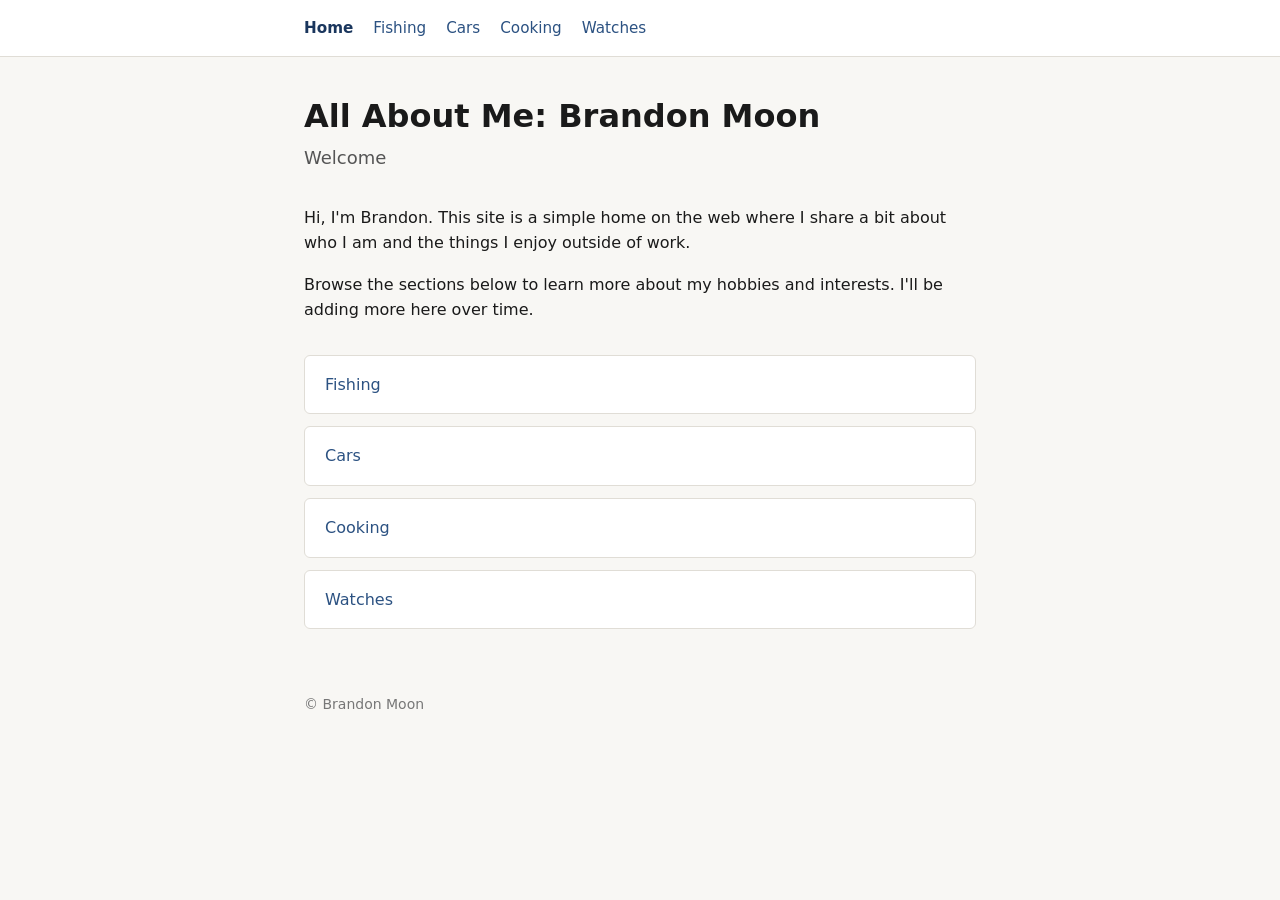
==== website/index.html @ e54e4d4c "set up base terraform files & basic website" ====
<!DOCTYPE html>
<html lang="en">
<head>
  <meta charset="UTF-8">
  <meta name="viewport" content="width=device-width, initial-scale=1.0">
  <title>All About Me: Brandon Moon</title>
  <link rel="stylesheet" href="css/styles.css">
</head>
<body>
  <header>
    <nav>
      <a href="index.html" class="active">Home</a>
      <a href="fishing.html">Fishing</a>
      <a href="cars.html">Cars</a>
      <a href="cooking.html">Cooking</a>
      <a href="watches.html">Watches</a>
    </nav>
  </header>

  <main>
    <h1>All About Me: Brandon Moon</h1>
    <p class="subtitle">Welcome</p>

    <p>
      Hi, I'm Brandon. This site is a simple home on the web where I share a bit about
      who I am and the things I enjoy outside of work.
    </p>
    <p>
      Browse the sections below to learn more about my hobbies and interests. I'll be
      adding more here over time.
    </p>

    <ul class="interests">
      <li><a href="fishing.html">Fishing</a></li>
      <li><a href="cars.html">Cars</a></li>
      <li><a href="cooking.html">Cooking</a></li>
      <li><a href="watches.html">Watches</a></li>
    </ul>
  </main>

  <footer>
    <p>&copy; Brandon Moon</p>
  </footer>
</body>
</html>
---- website/css/styles.css ----
*,
*::before,
*::after {
  box-sizing: border-box;
}

body {
  margin: 0;
  font-family: system-ui, -apple-system, BlinkMacSystemFont, "Segoe UI", Roboto, sans-serif;
  line-height: 1.6;
  color: #1a1a1a;
  background-color: #f8f7f4;
}

header {
  background-color: #fff;
  border-bottom: 1px solid #e0ddd6;
}

nav {
  max-width: 720px;
  margin: 0 auto;
  padding: 1rem 1.5rem;
  display: flex;
  flex-wrap: wrap;
  gap: 0.5rem 1.25rem;
}

nav a {
  color: #2c5282;
  text-decoration: none;
  font-size: 0.95rem;
}

nav a:hover {
  text-decoration: underline;
}

nav a.active {
  font-weight: 600;
  color: #1a365d;
}

main {
  max-width: 720px;
  margin: 0 auto;
  padding: 2.5rem 1.5rem 4rem;
}

h1 {
  font-size: 2rem;
  font-weight: 700;
  margin: 0 0 0.5rem;
  line-height: 1.2;
}

.subtitle {
  font-size: 1.125rem;
  color: #555;
  margin: 0 0 2rem;
}

p {
  margin: 0 0 1rem;
}

.interests {
  list-style: none;
  padding: 0;
  margin: 2rem 0 0;
  display: grid;
  gap: 0.75rem;
}

.interests a {
  display: block;
  padding: 1rem 1.25rem;
  background-color: #fff;
  border: 1px solid #e0ddd6;
  border-radius: 6px;
  color: #2c5282;
  text-decoration: none;
  font-weight: 500;
}

.interests a:hover {
  border-color: #2c5282;
  background-color: #f0f4f8;
}

footer {
  max-width: 720px;
  margin: 0 auto;
  padding: 0 1.5rem 2rem;
  font-size: 0.875rem;
  color: #777;
}
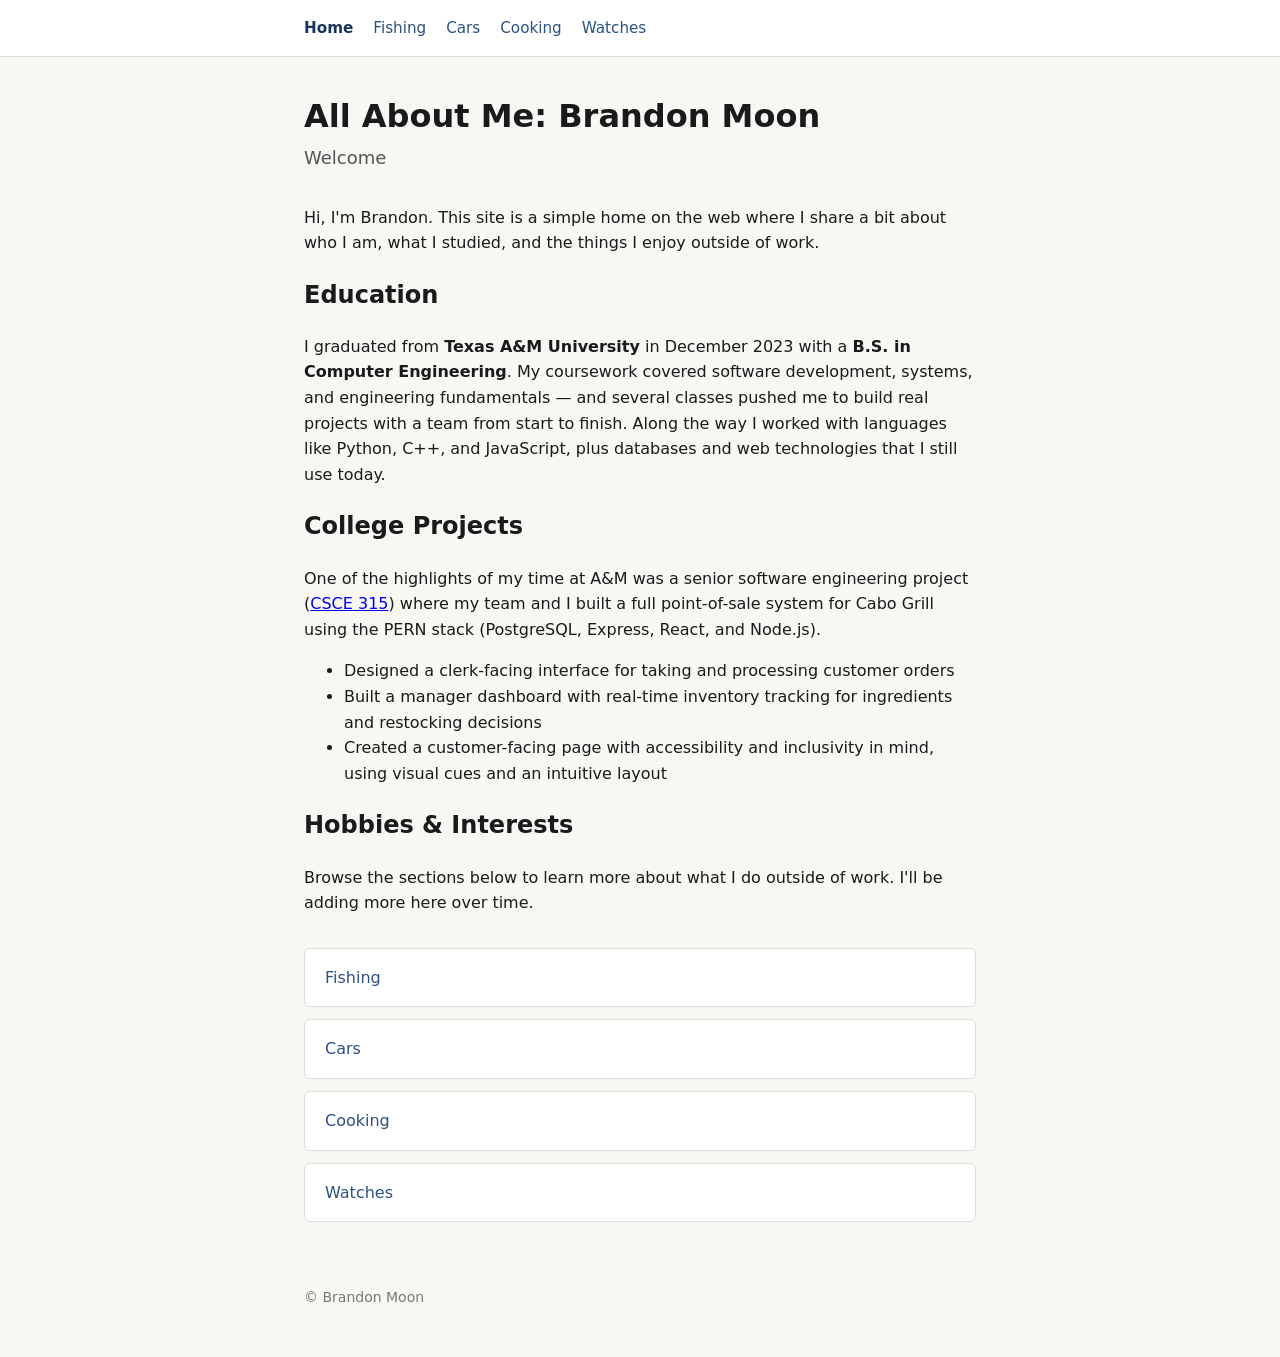
==== commit 8e46b7c6: "Updated website with information related to college project" ====
--- a/website/index.html
+++ b/website/index.html
@@ -23,10 +23,43 @@
 
     <p>
       Hi, I'm Brandon. This site is a simple home on the web where I share a bit about
-      who I am and the things I enjoy outside of work.
+      who I am, what I studied, and the things I enjoy outside of work.
     </p>
+
+    <h2>Education</h2>
     <p>
-      Browse the sections below to learn more about my hobbies and interests. I'll be
+      I graduated from <strong>Texas A&amp;M University</strong> in December 2023 with a
+      <strong>B.S. in Computer Engineering</strong>. My coursework covered software
+      development, systems, and engineering fundamentals — and several classes pushed me
+      to build real projects with a team from start to finish. Along the way I worked
+      with languages like Python, C++, and JavaScript, plus databases and web
+      technologies that I still use today.
+    </p>
+
+    <h2>College Projects</h2>
+    <p>
+      One of the highlights of my time at A&amp;M was a senior software engineering
+      project (<a href="https://github.com/CSCE315-F22-Taele/Team-61-Project_3">CSCE 315</a>)
+      where my team and I built a full point-of-sale system for Cabo Grill using the
+      PERN stack (PostgreSQL, Express, React, and Node.js).
+    </p>
+    <ul>
+      <li>
+        Designed a clerk-facing interface for taking and processing customer orders
+      </li>
+      <li>
+        Built a manager dashboard with real-time inventory tracking for ingredients
+        and restocking decisions
+      </li>
+      <li>
+        Created a customer-facing page with accessibility and inclusivity in mind,
+        using visual cues and an intuitive layout
+      </li>
+    </ul>
+
+    <h2>Hobbies &amp; Interests</h2>
+    <p>
+      Browse the sections below to learn more about what I do outside of work. I'll be
       adding more here over time.
     </p>
 
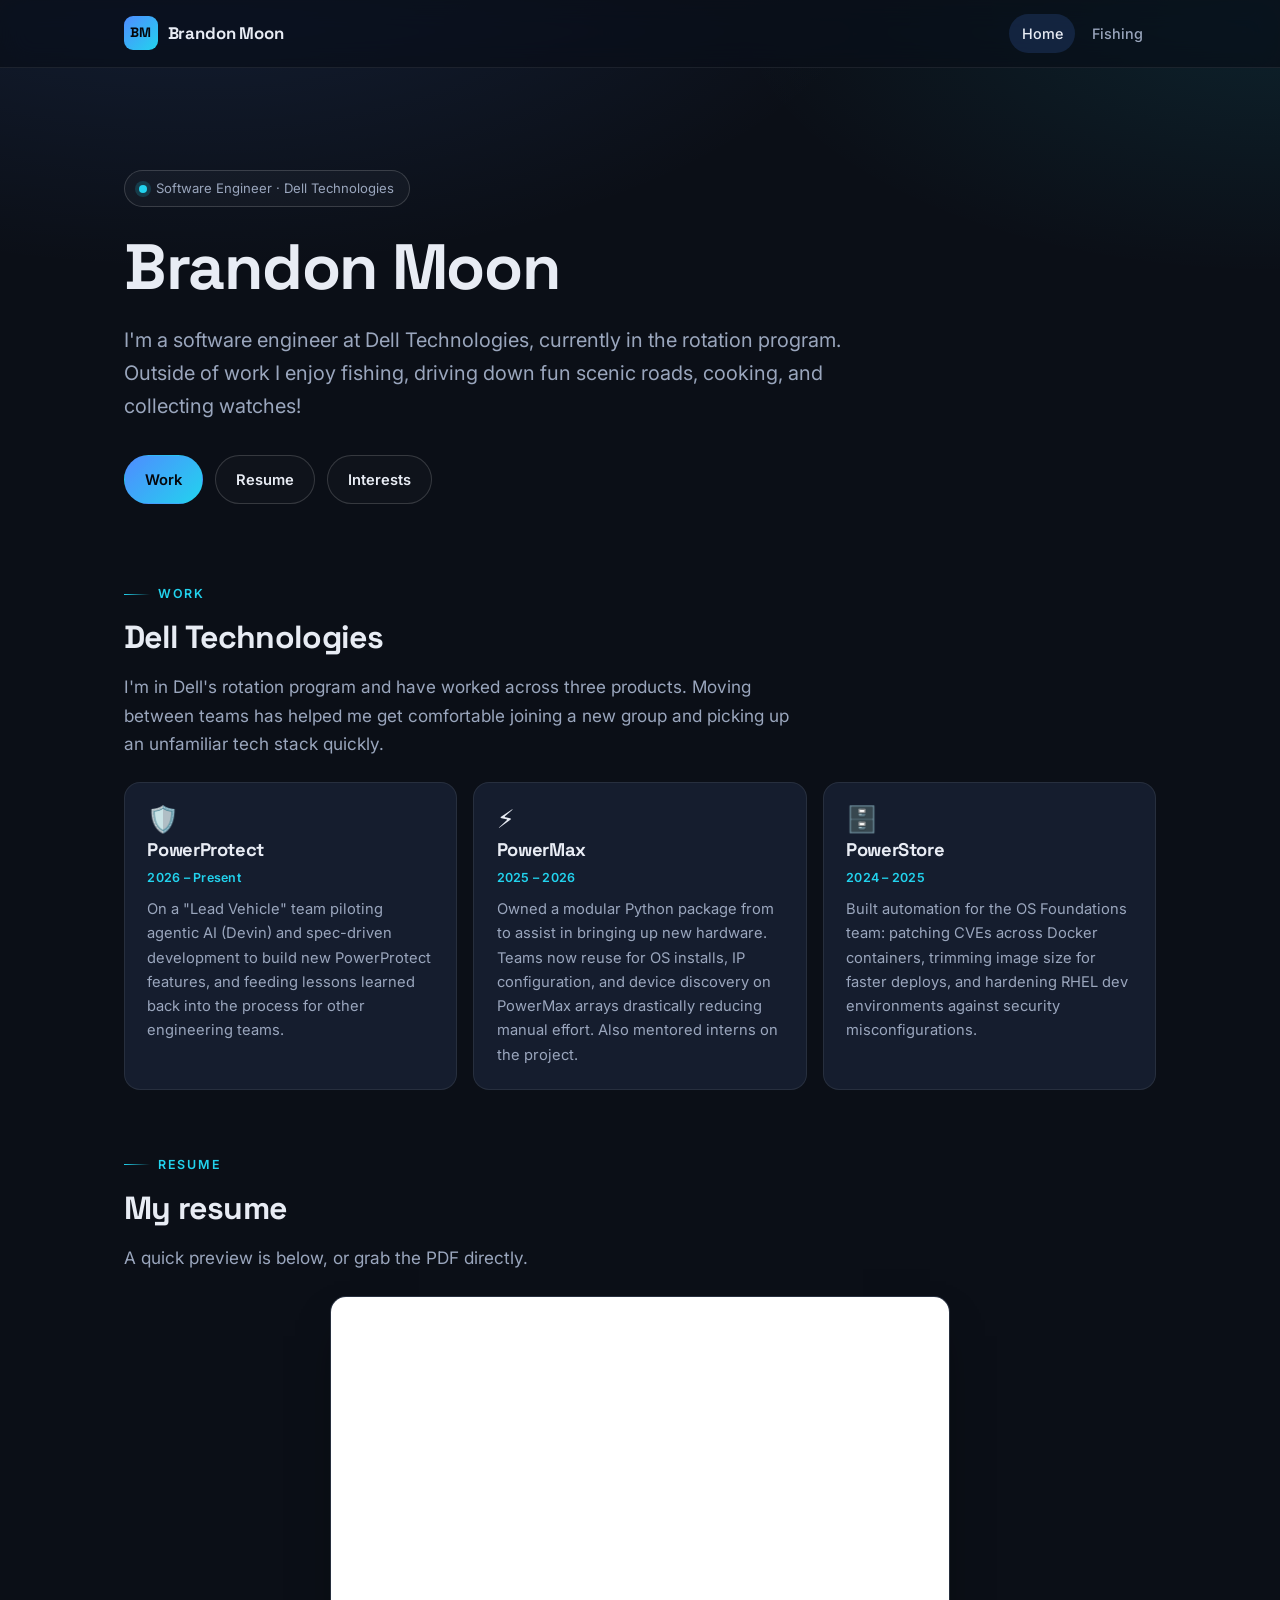
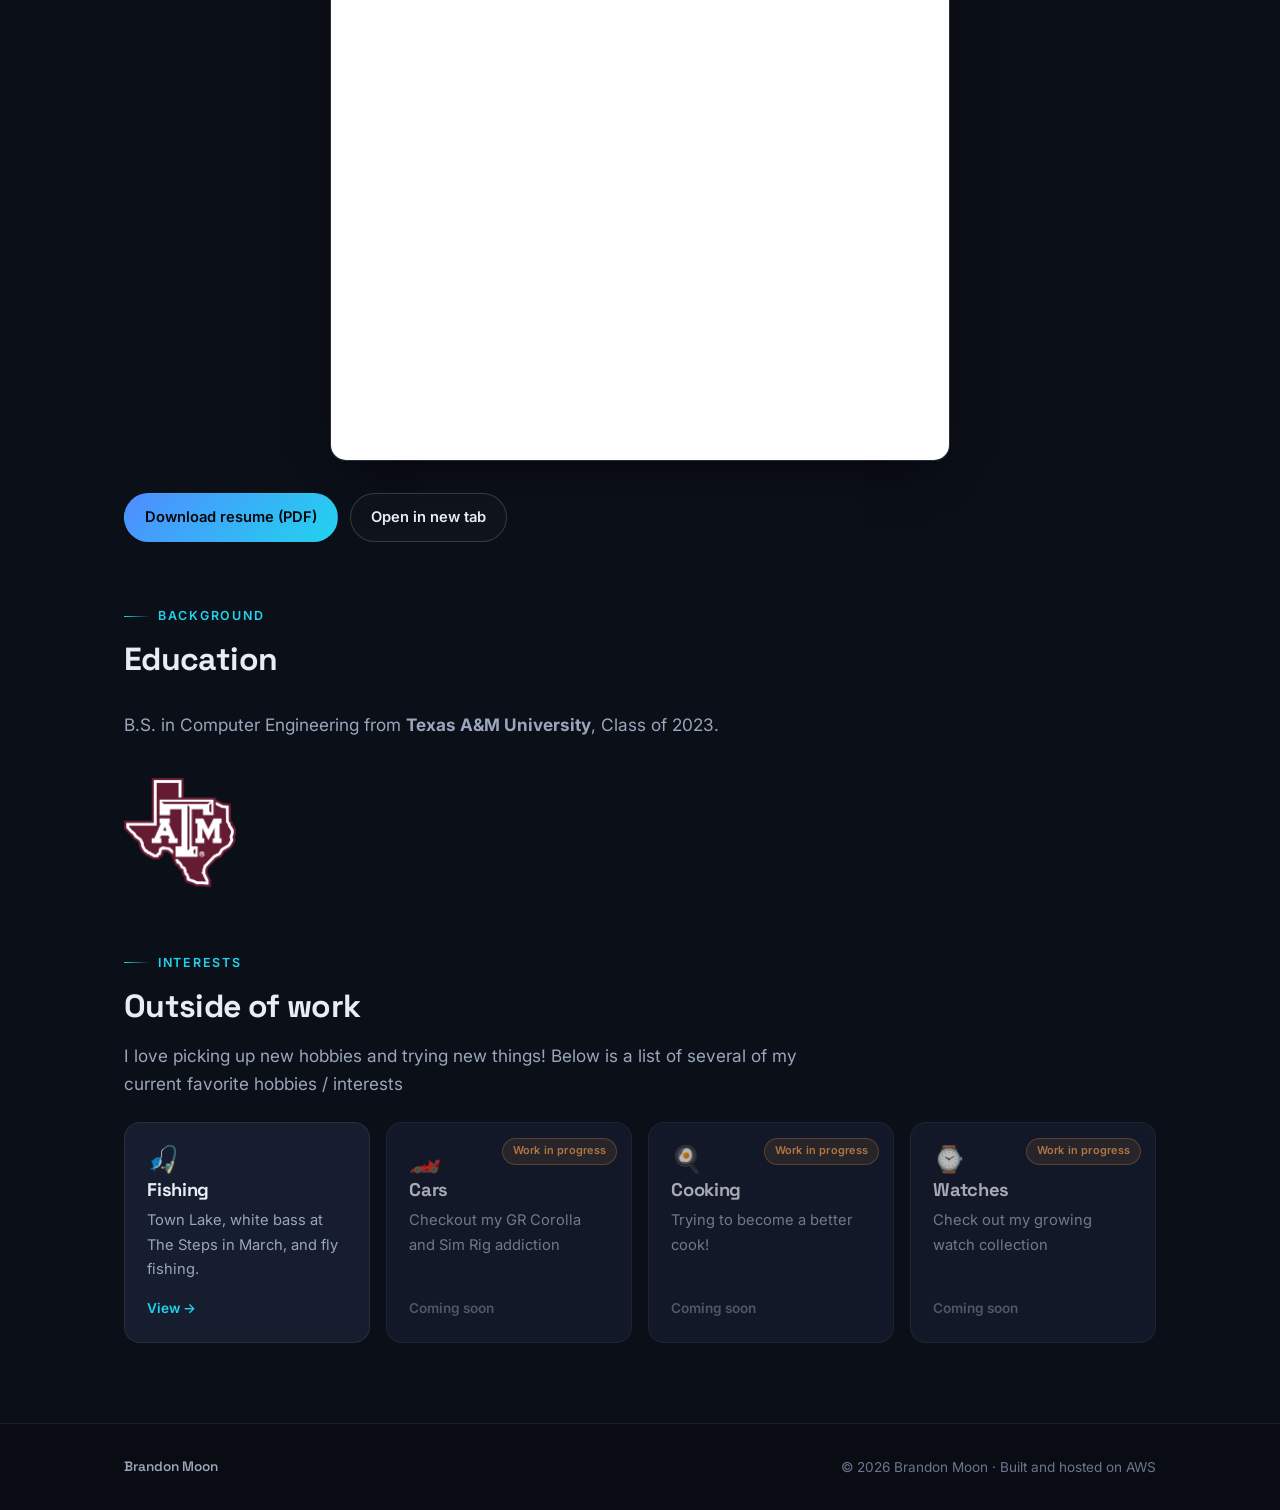
==== commit 382f0781: "Redesign home and fishing pages with new dark theme Refreshes the home and fishing pages with a mode" ====
--- a/website/index.html
+++ b/website/index.html
@@ -3,76 +3,163 @@
 <head>
   <meta charset="UTF-8">
   <meta name="viewport" content="width=device-width, initial-scale=1.0">
-  <title>All About Me: Brandon Moon</title>
+  <meta name="description" content="Brandon Moon — software engineer at Dell Technologies. Hobbies include fishing, driving, cooking, and collecting watches.">
+  <title>Brandon Moon — Software Engineer</title>
+  <link rel="icon" href="favicon.svg" type="image/svg+xml">
+  <link rel="preconnect" href="https://fonts.googleapis.com">
+  <link rel="preconnect" href="https://fonts.gstatic.com" crossorigin>
+  <link href="https://fonts.googleapis.com/css2?family=Inter:wght@400;500;600;700&family=Space+Grotesk:wght@500;600;700&display=swap" rel="stylesheet">
   <link rel="stylesheet" href="css/styles.css">
 </head>
 <body>
-  <header>
-    <nav>
-      <a href="index.html" class="active">Home</a>
-      <a href="fishing.html">Fishing</a>
-      <a href="cars.html">Cars</a>
-      <a href="cooking.html">Cooking</a>
-      <a href="watches.html">Watches</a>
+  <header class="site-header">
+    <nav class="nav">
+      <a href="index.html" class="brand">
+        <span class="brand-mark">BM</span>
+        <span>Brandon Moon</span>
+      </a>
+      <div class="nav-links">
+        <a href="index.html" class="active">Home</a>
+        <a href="fishing.html">Fishing</a>
+      </div>
     </nav>
   </header>
 
   <main>
-    <h1>All About Me: Brandon Moon</h1>
-    <p class="subtitle">Welcome</p>
+    <section class="hero">
+      <span class="hero-badge"><span class="dot"></span> Software Engineer · Dell Technologies</span>
+      <h1>Brandon Moon</h1>
+      <p class="lead">
+        I'm a software engineer at Dell Technologies, currently in the rotation program.
+        Outside of work I enjoy fishing, driving down fun scenic roads, cooking, and collecting watches!
+      <div class="hero-actions">
+        <a href="#work" class="btn btn-primary">Work</a>
+        <a href="#resume" class="btn btn-ghost">Resume</a>
+        <a href="#interests" class="btn btn-ghost">Interests</a>
+      </div>
+    </section>
 
-    <p>
-      Hi, I'm Brandon. This site is a simple home on the web where I share a bit about
-      who I am, what I studied, and the things I enjoy outside of work.
-    </p>
+    <section class="section" id="work">
+      <span class="eyebrow">Work</span>
+      <h2>Dell Technologies</h2>
+      <p class="lead">
+        I'm in Dell's rotation program and have worked across three products. Moving between
+        teams has helped me get comfortable joining a new group and picking up an unfamiliar
+        tech stack quickly. 
+      </p>
 
-    <h2>Education</h2>
-    <p>
-      I graduated from <strong>Texas A&amp;M University</strong> in December 2023 with a
-      <strong>B.S. in Computer Engineering</strong>. My coursework covered software
-      development, systems, and engineering fundamentals — and several classes pushed me
-      to build real projects with a team from start to finish. Along the way I worked
-      with languages like Python, C++, and JavaScript, plus databases and web
-      technologies that I still use today.
-    </p>
+      <div class="card-grid">
+        <div class="tile">
+          <span class="tile-icon">🛡️</span>
+          <h3>PowerProtect</h3>
+          <span class="tile-date">2026 – Present</span>
+          <p>
+            On a "Lead Vehicle" team piloting agentic AI (Devin) and spec-driven development
+            to build new PowerProtect features, and feeding lessons learned back into the
+            process for other engineering teams.
+          </p>
+        </div>
+        <div class="tile">
+          <span class="tile-icon">⚡</span>
+          <h3>PowerMax</h3>
+          <span class="tile-date">2025 – 2026</span>
+          <p>
+            Owned a modular Python package from to assist in bringing up new hardware.
+            Teams now reuse for OS installs, IP configuration, and device discovery on
+            PowerMax arrays drastically reducing manual effort. Also mentored interns on the project.
+          </p>
+        </div>
+        <div class="tile">
+          <span class="tile-icon">🗄️</span>
+          <h3>PowerStore</h3>
+          <span class="tile-date">2024 – 2025</span>
+          <p>
+            Built automation for the OS Foundations team: patching CVEs across Docker
+            containers, trimming image size for faster deploys, and hardening RHEL dev
+            environments against security misconfigurations.
+          </p>
+        </div>
+      </div>
+    </section>
 
-    <h2>College Projects</h2>
-    <p>
-      One of the highlights of my time at A&amp;M was a senior software engineering
-      project (<a href="https://github.com/CSCE315-F22-Taele/Team-61-Project_3">CSCE 315</a>)
-      where my team and I built a full point-of-sale system for Cabo Grill using the
-      PERN stack (PostgreSQL, Express, React, and Node.js).
-    </p>
-    <ul>
-      <li>
-        Designed a clerk-facing interface for taking and processing customer orders
-      </li>
-      <li>
-        Built a manager dashboard with real-time inventory tracking for ingredients
-        and restocking decisions
-      </li>
-      <li>
-        Created a customer-facing page with accessibility and inclusivity in mind,
-        using visual cues and an intuitive layout
-      </li>
-    </ul>
+    <section class="section" id="resume">
+      <span class="eyebrow">Resume</span>
+      <h2>My resume</h2>
+      <p class="lead">
+        A quick preview is below, or grab the PDF directly.
+      </p>
 
-    <h2>Hobbies &amp; Interests</h2>
-    <p>
-      Browse the sections below to learn more about what I do outside of work. I'll be
-      adding more here over time.
-    </p>
+      <div class="resume-preview">
+        <iframe
+          src="assets/brandon-moon-resume.pdf#view=FitH"
+          title="Brandon Moon's resume"
+          loading="lazy"
+        ></iframe>
+      </div>
 
-    <ul class="interests">
-      <li><a href="fishing.html">Fishing</a></li>
-      <li><a href="cars.html">Cars</a></li>
-      <li><a href="cooking.html">Cooking</a></li>
-      <li><a href="watches.html">Watches</a></li>
-    </ul>
+      <div class="hero-actions">
+        <a href="assets/brandon-moon-resume.pdf" class="btn btn-primary" download>Download resume (PDF)</a>
+        <a href="assets/brandon-moon-resume.pdf" class="btn btn-ghost" target="_blank" rel="noopener">Open in new tab</a>
+      </div>
+    </section>
+
+    <section class="section">
+      <span class="eyebrow">Background</span>
+      <h2>Education</h2>
+      <div class="education-row">
+        <p class="lead">
+          B.S. in Computer Engineering from <strong>Texas A&amp;M University</strong>,
+          Class of 2023. 
+        </p>
+        <img src="assets/tamu-logo.png" alt="Texas A&amp;M University logo" class="edu-logo">
+      </div>
+    </section>
+
+    <section class="section" id="interests">
+      <span class="eyebrow">Interests</span>
+      <h2>Outside of work</h2>
+      <p class="lead">
+        I love picking up new hobbies and trying new things! Below is a list of several of 
+        my current favorite hobbies / interests
+      </p>
+
+      <div class="card-grid">
+        <a class="tile" href="fishing.html">
+          <span class="tile-icon">🎣</span>
+          <h3>Fishing</h3>
+          <p>Town Lake, white bass at The Steps in March, and fly fishing.</p>
+          <span class="tile-cta">View →</span>
+        </a>
+        <div class="tile is-disabled">
+          <span class="tile-badge">Work in progress</span>
+          <span class="tile-icon">🏎️</span>
+          <h3>Cars</h3>
+          <p>Checkout my GR Corolla and Sim Rig addiction</p>
+          <span class="tile-cta">Coming soon</span>
+        </div>
+        <div class="tile is-disabled">
+          <span class="tile-badge">Work in progress</span>
+          <span class="tile-icon">🍳</span>
+          <h3>Cooking</h3>
+          <p>Trying to become a better cook!</p>
+          <span class="tile-cta">Coming soon</span>
+        </div>
+        <div class="tile is-disabled">
+          <span class="tile-badge">Work in progress</span>
+          <span class="tile-icon">⌚</span>
+          <h3>Watches</h3>
+          <p>Check out my growing watch collection</p>
+          <span class="tile-cta">Coming soon</span>
+        </div>
+      </div>
+    </section>
   </main>
 
-  <footer>
-    <p>&copy; Brandon Moon</p>
+  <footer class="site-footer">
+    <div class="footer-inner">
+      <span class="footer-brand">Brandon Moon</span>
+      <span>&copy; 2026 Brandon Moon · Built and hosted on AWS</span>
+    </div>
   </footer>
 </body>
 </html>
--- a/website/css/styles.css
+++ b/website/css/styles.css
@@ -1,97 +1,667 @@
+:root {
+  --bg: #0b0f17;
+  --bg-soft: #111725;
+  --surface: #151d2e;
+  --surface-2: #1b2438;
+  --border: rgba(255, 255, 255, 0.08);
+  --border-strong: rgba(255, 255, 255, 0.16);
+  --text: #e8ecf4;
+  --text-muted: #9aa6bd;
+  --text-faint: #6b7690;
+  --accent: #4f8cff;
+  --accent-2: #22d3ee;
+  --accent-warm: #f4a259;
+  --radius: 16px;
+  --radius-sm: 10px;
+  --shadow: 0 20px 45px -20px rgba(0, 0, 0, 0.7);
+  --max: 1080px;
+  --ease: cubic-bezier(0.22, 1, 0.36, 1);
+}
+
 *,
 *::before,
 *::after {
   box-sizing: border-box;
 }
 
+html {
+  scroll-behavior: smooth;
+}
+
 body {
   margin: 0;
-  font-family: system-ui, -apple-system, BlinkMacSystemFont, "Segoe UI", Roboto, sans-serif;
-  line-height: 1.6;
-  color: #1a1a1a;
-  background-color: #f8f7f4;
-}
-
-header {
-  background-color: #fff;
-  border-bottom: 1px solid #e0ddd6;
-}
-
-nav {
-  max-width: 720px;
+  font-family: "Inter", system-ui, -apple-system, BlinkMacSystemFont, "Segoe UI", Roboto, sans-serif;
+  line-height: 1.65;
+  color: var(--text);
+  background-color: var(--bg);
+  background-image:
+    radial-gradient(1200px 600px at 15% -10%, rgba(79, 140, 255, 0.14), transparent 60%),
+    radial-gradient(1000px 500px at 100% 0%, rgba(34, 211, 238, 0.10), transparent 55%);
+  background-attachment: fixed;
+  -webkit-font-smoothing: antialiased;
+  text-rendering: optimizeLegibility;
+}
+
+h1,
+h2,
+h3 {
+  font-family: "Space Grotesk", "Inter", system-ui, sans-serif;
+  line-height: 1.15;
+  letter-spacing: -0.02em;
+  margin: 0;
+}
+
+a {
+  color: var(--accent);
+  text-decoration: none;
+  transition: color 0.2s var(--ease);
+}
+
+a:hover {
+  color: var(--accent-2);
+}
+
+img {
+  max-width: 100%;
+  display: block;
+}
+
+/* ---------- Navigation ---------- */
+.site-header {
+  position: sticky;
+  top: 0;
+  z-index: 50;
+  backdrop-filter: saturate(160%) blur(14px);
+  -webkit-backdrop-filter: saturate(160%) blur(14px);
+  background-color: rgba(11, 15, 23, 0.72);
+  border-bottom: 1px solid var(--border);
+}
+
+.nav {
+  max-width: var(--max);
   margin: 0 auto;
-  padding: 1rem 1.5rem;
+  padding: 0.9rem 1.5rem;
+  display: flex;
+  align-items: center;
+  justify-content: space-between;
+  gap: 1rem;
+}
+
+.brand {
+  display: inline-flex;
+  align-items: center;
+  gap: 0.6rem;
+  font-family: "Space Grotesk", sans-serif;
+  font-weight: 700;
+  letter-spacing: -0.01em;
+  color: var(--text);
+  font-size: 1.05rem;
+}
+
+.brand:hover {
+  color: var(--text);
+}
+
+.brand-mark {
+  display: grid;
+  place-items: center;
+  width: 34px;
+  height: 34px;
+  border-radius: 9px;
+  background: linear-gradient(135deg, var(--accent), var(--accent-2));
+  color: #05070c;
+  font-weight: 800;
+  font-size: 0.85rem;
+  letter-spacing: 0.02em;
+}
+
+.nav-links {
   display: flex;
   flex-wrap: wrap;
-  gap: 0.5rem 1.25rem;
-}
-
-nav a {
-  color: #2c5282;
-  text-decoration: none;
-  font-size: 0.95rem;
-}
-
-nav a:hover {
-  text-decoration: underline;
-}
-
-nav a.active {
+  gap: 0.25rem;
+}
+
+.nav-links a {
+  color: var(--text-muted);
+  font-size: 0.9rem;
+  font-weight: 500;
+  padding: 0.45rem 0.8rem;
+  border-radius: 999px;
+  transition: color 0.2s var(--ease), background-color 0.2s var(--ease);
+}
+
+.nav-links a:hover {
+  color: var(--text);
+  background-color: rgba(255, 255, 255, 0.05);
+}
+
+.nav-links a.active {
+  color: var(--text);
+  background-color: rgba(79, 140, 255, 0.16);
+}
+
+
+/* ---------- Layout ---------- */
+main {
+  max-width: var(--max);
+  margin: 0 auto;
+  padding: 0 1.5rem 5rem;
+}
+
+.section {
+  margin-top: 3.5rem;
+}
+
+.eyebrow {
+  display: inline-flex;
+  align-items: center;
+  gap: 0.5rem;
+  font-size: 0.78rem;
   font-weight: 600;
-  color: #1a365d;
-}
-
-main {
-  max-width: 720px;
+  letter-spacing: 0.14em;
+  text-transform: uppercase;
+  color: var(--accent-2);
+  margin-bottom: 0.9rem;
+}
+
+.eyebrow::before {
+  content: "";
+  width: 26px;
+  height: 1px;
+  background: linear-gradient(90deg, var(--accent-2), transparent);
+}
+
+.section h2 {
+  font-size: clamp(1.5rem, 3vw, 2rem);
+  margin-bottom: 1rem;
+}
+
+.lead {
+  font-size: 1.075rem;
+  color: var(--text-muted);
+  max-width: 62ch;
+}
+
+/* ---------- Hero ---------- */
+.hero {
+  padding: clamp(3.5rem, 8vw, 6.5rem) 0 1rem;
+}
+
+.hero-badge {
+  display: inline-flex;
+  align-items: center;
+  gap: 0.55rem;
+  padding: 0.4rem 0.9rem;
+  border: 1px solid var(--border-strong);
+  border-radius: 999px;
+  background-color: rgba(255, 255, 255, 0.03);
+  font-size: 0.82rem;
+  color: var(--text-muted);
+  margin-bottom: 1.5rem;
+}
+
+.hero-badge .dot {
+  width: 8px;
+  height: 8px;
+  border-radius: 50%;
+  background: var(--accent-2);
+  box-shadow: 0 0 0 4px rgba(34, 211, 238, 0.18);
+}
+
+.hero h1 {
+  font-size: clamp(2.4rem, 6vw, 4rem);
+  font-weight: 700;
+}
+
+.hero h1 .grad {
+  background: linear-gradient(120deg, var(--accent), var(--accent-2) 60%, var(--accent-warm));
+  -webkit-background-clip: text;
+  background-clip: text;
+  color: transparent;
+}
+
+.hero .lead {
+  margin-top: 1.25rem;
+  font-size: clamp(1.05rem, 2.2vw, 1.25rem);
+  max-width: 60ch;
+}
+
+.hero-actions {
+  margin-top: 2rem;
+  display: flex;
+  flex-wrap: wrap;
+  gap: 0.75rem;
+}
+
+.btn {
+  display: inline-flex;
+  align-items: center;
+  gap: 0.5rem;
+  padding: 0.7rem 1.25rem;
+  border-radius: 999px;
+  font-weight: 600;
+  font-size: 0.92rem;
+  border: 1px solid transparent;
+  cursor: pointer;
+  transition: transform 0.2s var(--ease), background-color 0.2s var(--ease), border-color 0.2s var(--ease);
+}
+
+.btn-primary {
+  background: linear-gradient(135deg, var(--accent), var(--accent-2));
+  color: #05070c;
+}
+
+.btn-primary:hover {
+  color: #05070c;
+  transform: translateY(-2px);
+}
+
+.btn-ghost {
+  border-color: var(--border-strong);
+  color: var(--text);
+  background-color: rgba(255, 255, 255, 0.02);
+}
+
+.btn-ghost:hover {
+  color: var(--text);
+  border-color: var(--accent);
+  transform: translateY(-2px);
+}
+
+/* ---------- Cards ---------- */
+.card {
+  background-color: var(--surface);
+  border: 1px solid var(--border);
+  border-radius: var(--radius);
+  padding: 1.5rem;
+}
+
+.card-grid {
+  display: grid;
+  grid-template-columns: repeat(auto-fit, minmax(230px, 1fr));
+  gap: 1rem;
+  margin-top: 1.5rem;
+}
+
+.tile {
+  position: relative;
+  display: flex;
+  flex-direction: column;
+  gap: 0.5rem;
+  padding: 1.4rem;
+  background-color: var(--surface);
+  border: 1px solid var(--border);
+  border-radius: var(--radius);
+  overflow: hidden;
+  transition: transform 0.25s var(--ease), border-color 0.25s var(--ease), background-color 0.25s var(--ease);
+}
+
+.tile::after {
+  content: "";
+  position: absolute;
+  inset: 0;
+  background: radial-gradient(400px 200px at var(--mx, 80%) -20%, rgba(79, 140, 255, 0.12), transparent 70%);
+  opacity: 0;
+  transition: opacity 0.3s var(--ease);
+  pointer-events: none;
+}
+
+a.tile:hover {
+  transform: translateY(-4px);
+  border-color: var(--border-strong);
+  background-color: var(--surface-2);
+  color: var(--text);
+}
+
+a.tile:hover::after {
+  opacity: 1;
+}
+
+.tile-icon {
+  font-size: 1.6rem;
+  line-height: 1;
+}
+
+.tile h3 {
+  font-size: 1.15rem;
+  color: var(--text);
+}
+
+.tile-date {
+  font-size: 0.78rem;
+  font-weight: 600;
+  letter-spacing: 0.02em;
+  color: var(--accent-2);
+}
+
+.tile p {
+  margin: 0;
+  color: var(--text-muted);
+  font-size: 0.92rem;
+}
+
+.tile .tile-cta {
+  margin-top: auto;
+  padding-top: 0.5rem;
+  font-size: 0.85rem;
+  font-weight: 600;
+  color: var(--accent-2);
+}
+
+.tile-badge {
+  position: absolute;
+  top: 0.9rem;
+  right: 0.9rem;
+  padding: 0.22rem 0.6rem;
+  border-radius: 999px;
+  background-color: rgba(244, 162, 89, 0.14);
+  border: 1px solid rgba(244, 162, 89, 0.35);
+  color: var(--accent-warm);
+  font-size: 0.68rem;
+  font-weight: 600;
+  letter-spacing: 0.02em;
+}
+
+.tile.is-disabled {
+  cursor: default;
+  opacity: 0.7;
+}
+
+.tile.is-disabled:hover {
+  transform: none;
+  border-color: var(--border);
+  background-color: var(--surface);
+}
+
+.tile.is-disabled .tile-cta {
+  color: var(--text-faint);
+}
+
+/* ---------- Education ---------- */
+.education-row {
+  display: flex;
+  flex-direction: column;
+  align-items: flex-start;
+  gap: 1.25rem;
+}
+
+.edu-logo {
+  width: 112px;
+  height: 112px;
+  object-fit: contain;
+  flex-shrink: 0;
+}
+
+@media (max-width: 480px) {
+  .edu-logo {
+    width: 88px;
+    height: 88px;
+  }
+}
+
+/* ---------- Resume preview ---------- */
+.resume-preview {
+  margin: 1.5rem auto 0;
+  width: 100%;
+  max-width: 620px;
+  aspect-ratio: 8.5 / 11;
+  max-height: 85vh;
+  border: 1px solid var(--border);
+  border-radius: var(--radius);
+  overflow: hidden;
+  background-color: var(--surface);
+  box-shadow: var(--shadow);
+}
+
+.resume-preview iframe {
+  display: block;
+  width: 100%;
+  height: 100%;
+  border: 0;
+  background-color: #fff;
+}
+
+/* ---------- Feature rows ---------- */
+.feature {
+  display: grid;
+  grid-template-columns: 1.05fr 1fr;
+  gap: 2rem;
+  align-items: center;
+}
+
+.feature.reverse {
+  grid-template-columns: 1fr 1.05fr;
+}
+
+.feature.reverse .feature-media {
+  order: -1;
+}
+
+.feature h3 {
+  font-size: 1.4rem;
+  margin-bottom: 0.75rem;
+}
+
+.feature p {
+  color: var(--text-muted);
+  margin: 0 0 1rem;
+}
+
+/* ---------- Stats ---------- */
+.stats {
+  display: grid;
+  grid-template-columns: repeat(auto-fit, minmax(150px, 1fr));
+  gap: 1rem;
+  margin-top: 2rem;
+}
+
+.stat {
+  padding: 1.25rem 1.4rem;
+  background-color: var(--surface);
+  border: 1px solid var(--border);
+  border-radius: var(--radius);
+}
+
+.stat .num {
+  font-family: "Space Grotesk", sans-serif;
+  font-size: 1.9rem;
+  font-weight: 700;
+  color: var(--text);
+  line-height: 1;
+}
+
+.stat .label {
+  margin-top: 0.5rem;
+  font-size: 0.85rem;
+  color: var(--text-muted);
+}
+
+/* ---------- Chips ---------- */
+.chips {
+  display: flex;
+  flex-wrap: wrap;
+  gap: 0.5rem;
+  margin-top: 1.25rem;
+}
+
+.chip {
+  padding: 0.4rem 0.85rem;
+  border-radius: 999px;
+  background-color: rgba(255, 255, 255, 0.04);
+  border: 1px solid var(--border);
+  font-size: 0.85rem;
+  color: var(--text-muted);
+}
+
+/* ---------- Photo gallery / placeholders ---------- */
+.gallery {
+  display: grid;
+  grid-template-columns: repeat(auto-fit, minmax(240px, 1fr));
+  gap: 1rem;
+  margin-top: 1.5rem;
+}
+
+.photo {
+  position: relative;
+  aspect-ratio: 4 / 3;
+  border-radius: var(--radius);
+  overflow: hidden;
+  border: 1px solid var(--border);
+  background-color: var(--surface);
+}
+
+.photo img {
+  width: 100%;
+  height: 100%;
+  object-fit: cover;
+}
+
+.photo.tall {
+  aspect-ratio: 3 / 4;
+}
+
+.photo.wide {
+  aspect-ratio: 16 / 9;
+  grid-column: span 2;
+}
+
+.photo.wide.compact {
+  max-width: 75%;
   margin: 0 auto;
-  padding: 2.5rem 1.5rem 4rem;
-}
-
-h1 {
-  font-size: 2rem;
-  font-weight: 700;
-  margin: 0 0 0.5rem;
-  line-height: 1.2;
-}
-
-.subtitle {
-  font-size: 1.125rem;
-  color: #555;
-  margin: 0 0 2rem;
-}
-
-p {
-  margin: 0 0 1rem;
-}
-
-.interests {
+}
+
+/* Placeholder styling — remove the .is-placeholder class once a photo is added */
+.photo.is-placeholder {
+  display: grid;
+  place-items: center;
+  text-align: center;
+  padding: 1.5rem;
+  border-style: dashed;
+  border-color: var(--border-strong);
+  background:
+    repeating-linear-gradient(45deg, rgba(255, 255, 255, 0.02) 0 12px, transparent 12px 24px),
+    var(--surface);
+  color: var(--text-faint);
+}
+
+.photo.is-placeholder .ph-icon {
+  font-size: 1.8rem;
+  margin-bottom: 0.5rem;
+  opacity: 0.7;
+}
+
+.photo.is-placeholder .ph-label {
+  font-size: 0.9rem;
+  font-weight: 600;
+  color: var(--text-muted);
+}
+
+.photo.is-placeholder .ph-hint {
+  font-size: 0.78rem;
+  margin-top: 0.25rem;
+}
+
+.photo figcaption {
+  position: absolute;
+  left: 0;
+  right: 0;
+  bottom: 0;
+  padding: 0.6rem 0.8rem;
+  font-size: 0.82rem;
+  color: var(--text);
+  background: linear-gradient(to top, rgba(5, 7, 12, 0.85), transparent);
+}
+
+/* ---------- Callout ---------- */
+.callout {
+  margin-top: 1.5rem;
+  padding: 1.4rem 1.6rem;
+  border-left: 3px solid var(--accent);
+  border-radius: 0 var(--radius-sm) var(--radius-sm) 0;
+  background-color: var(--surface);
+  color: var(--text-muted);
+}
+
+.callout strong {
+  color: var(--text);
+}
+
+/* ---------- Lists ---------- */
+.checklist {
   list-style: none;
   padding: 0;
-  margin: 2rem 0 0;
+  margin: 1rem 0 0;
   display: grid;
-  gap: 0.75rem;
-}
-
-.interests a {
-  display: block;
-  padding: 1rem 1.25rem;
-  background-color: #fff;
-  border: 1px solid #e0ddd6;
-  border-radius: 6px;
-  color: #2c5282;
-  text-decoration: none;
-  font-weight: 500;
-}
-
-.interests a:hover {
-  border-color: #2c5282;
-  background-color: #f0f4f8;
-}
-
-footer {
-  max-width: 720px;
+  gap: 0.6rem;
+}
+
+.checklist li {
+  position: relative;
+  padding-left: 1.75rem;
+  color: var(--text-muted);
+}
+
+.checklist li::before {
+  content: "";
+  position: absolute;
+  left: 0;
+  top: 0.55em;
+  width: 8px;
+  height: 8px;
+  border-radius: 50%;
+  background: linear-gradient(135deg, var(--accent), var(--accent-2));
+}
+
+/* ---------- Footer ---------- */
+.site-footer {
+  border-top: 1px solid var(--border);
+  background-color: rgba(0, 0, 0, 0.2);
+}
+
+.footer-inner {
+  max-width: var(--max);
   margin: 0 auto;
-  padding: 0 1.5rem 2rem;
-  font-size: 0.875rem;
-  color: #777;
-}
+  padding: 2rem 1.5rem;
+  display: flex;
+  flex-wrap: wrap;
+  align-items: center;
+  justify-content: space-between;
+  gap: 1rem;
+  color: var(--text-faint);
+  font-size: 0.85rem;
+}
+
+.footer-inner .footer-brand {
+  color: var(--text-muted);
+  font-family: "Space Grotesk", sans-serif;
+  font-weight: 600;
+}
+
+/* ---------- Responsive ---------- */
+@media (max-width: 720px) {
+  .feature,
+  .feature.reverse {
+    grid-template-columns: 1fr;
+  }
+
+  .feature.reverse .feature-media {
+    order: 0;
+  }
+
+  .photo.wide {
+    grid-column: span 1;
+  }
+
+  .nav {
+    flex-direction: column;
+    align-items: flex-start;
+    gap: 0.5rem;
+  }
+}
+
+@media (prefers-reduced-motion: reduce) {
+  * {
+    scroll-behavior: auto !important;
+    transition: none !important;
+  }
+}
